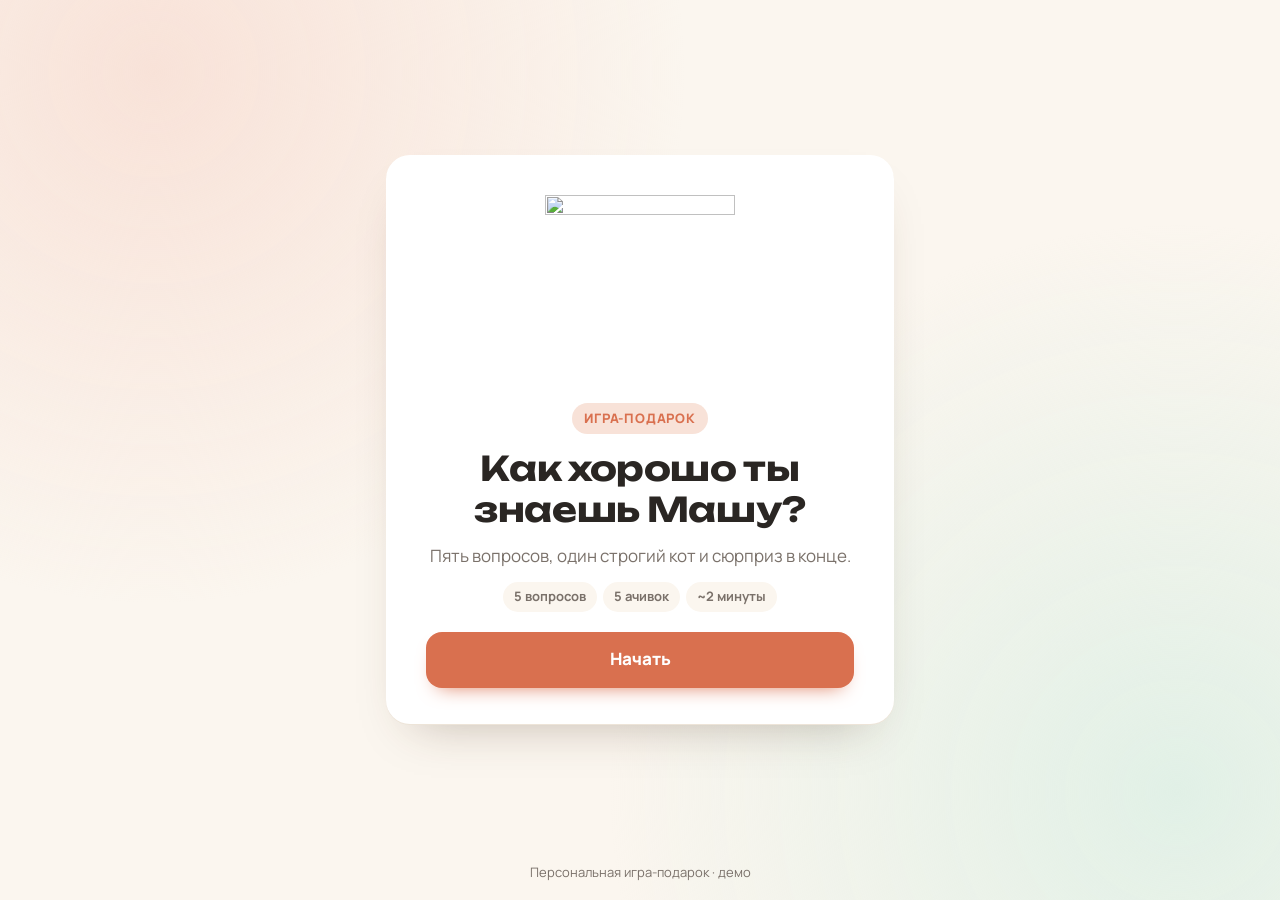
==== index.html @ b31c874d "Add files via upload" ====
<!doctype html>
<html lang="ru">
<head>
  <meta charset="utf-8">
  <meta name="viewport" content="width=device-width, initial-scale=1, viewport-fit=cover">
  <title>Игра-подарок</title>
  <meta name="description" content="Персональная мини-игра-подарок: пройди вопросы и получи поздравление.">
  <meta name="theme-color" content="#FBF6EF">
  <meta property="og:type" content="website">
  <meta property="og:title" content="Игра-подарок">
  <meta property="og:description" content="Пройди 5 вопросов и получи сюрприз в конце.">
  <link rel="icon" href="assets/favicon.svg" type="image/svg+xml">
  <link rel="apple-touch-icon" href="assets/favicon.svg">
  <link rel="preconnect" href="https://fonts.googleapis.com">
  <link rel="preconnect" href="https://fonts.gstatic.com" crossorigin>
  <link href="https://fonts.googleapis.com/css2?family=Manrope:wght@400;600;700;800&family=Unbounded:wght@500;700&display=swap" rel="stylesheet">
  <link rel="stylesheet" href="style.css">
</head>
<body>
  <main id="app" class="app" aria-live="polite">
    <noscript><p class="card">Для игры нужен включённый JavaScript.</p></noscript>
  </main>
  <footer class="footer" id="footer"></footer>

  <script src="config.js"></script>
  <script src="script.js"></script>
</body>
</html>
---- style.css ----
/* Значения по умолчанию; реальные цвета приходят из config.js → theme.colors */
:root {
  --bg: #FBF6EF;
  --surface: #FFFFFF;
  --ink: #2A2623;
  --muted: #7A716A;
  --line: #EDE4D8;
  --accent: #D9704F;
  --accent-ink: #FFFFFF;
  --accent-soft: #F8E2D8;
  --success: #4E8F6C;
  --success-soft: #E1F0E6;
  --error: #C4553F;
  --error-soft: #F9E1DB;
  --gold: #E3B04B;
  --gold-soft: rgba(227, 176, 75, .16);
  --gold-ink: #7A5A12;
  --bg-image: none;

  --radius: 24px;
  --radius-sm: 16px;
  --shadow: 0 1px 0 var(--line), 0 24px 48px -28px rgba(70, 45, 25, .35);
  --font-display: 'Unbounded', system-ui, sans-serif;
  --font-body: 'Manrope', system-ui, -apple-system, 'Segoe UI', Roboto, sans-serif;
  --ease: cubic-bezier(.2, .8, .2, 1);
  --bounce: cubic-bezier(.34, 1.56, .64, 1);
}

*, *::before, *::after { box-sizing: border-box; }

html { -webkit-text-size-adjust: 100%; }

body {
  margin: 0;
  min-height: 100vh;
  min-height: 100dvh;
  display: flex;
  flex-direction: column;
  align-items: center;
  background-color: var(--bg);
  color: var(--ink);
  font-family: var(--font-body);
  font-size: 17px;
  line-height: 1.5;
  -webkit-font-smoothing: antialiased;
}

/* Мягкий декоративный фон; заменяется картинкой из config.theme.backgroundImage */
body::before {
  content: '';
  position: fixed;
  inset: 0;
  z-index: -1;
  background:
    radial-gradient(circle at 12% 8%, var(--accent-soft) 0, transparent 38%),
    radial-gradient(circle at 92% 88%, var(--success-soft) 0, transparent 40%);
}
body.has-bg-image::before {
  background: var(--bg-image) center / cover no-repeat;
  opacity: .9;
}

.app {
  width: 100%;
  max-width: 480px;
  flex: 1;
  display: flex;
  flex-direction: column;
  justify-content: center;
  padding: max(20px, env(safe-area-inset-top)) 16px 16px;
}

.footer {
  padding: 8px 16px max(18px, env(safe-area-inset-bottom));
  font-size: 13px;
  color: var(--muted);
  text-align: center;
}

/* ---------- screens & transitions ---------- */

.card {
  background: var(--surface);
  border-radius: var(--radius);
  padding: 28px 22px;
  box-shadow: var(--shadow);
  animation: card-in .5s var(--ease) both;
}

.is-leaving { animation: leave .2s ease-in forwards; }

.stagger { display: flex; flex-direction: column; gap: 14px; }
.stagger > * {
  animation: rise .45s var(--ease) both;
  animation-delay: calc(var(--i, 0) * 70ms + 120ms);
}

@keyframes card-in {
  from { opacity: 0; transform: translateY(18px) scale(.98); }
}
@keyframes leave {
  to { opacity: 0; transform: translateY(-10px) scale(.985); }
}
@keyframes rise {
  from { opacity: 0; transform: translateY(10px); }
}
@keyframes pop {
  0% { transform: scale(1); }
  40% { transform: scale(1.035); }
  100% { transform: scale(1); }
}

.center { text-align: center; }

/* ---------- typography ---------- */

h1, h2, h3 {
  margin: 0;
  font-family: var(--font-display);
  font-weight: 700;
  line-height: 1.18;
  letter-spacing: -.01em;
}
h1 { font-size: clamp(26px, 7.4vw, 34px); }
h2 { font-size: clamp(21px, 5.8vw, 26px); }
h3 { font-size: 18px; }
h1:focus, h2:focus { outline: none; }

p { margin: 0; }
.lead { color: var(--muted); }
.text { display: grid; gap: 10px; }

.eyebrow {
  align-self: center;
  display: inline-block;
  padding: 6px 12px;
  border-radius: 999px;
  background: var(--accent-soft);
  color: var(--accent);
  font-size: 13px;
  font-weight: 800;
  letter-spacing: .06em;
  text-transform: uppercase;
}
.stagger:not(.center) > .eyebrow { align-self: flex-start; }

.hero {
  display: block;
  width: 190px;
  height: auto;
  margin: 0 auto 4px;
}

.meta-chips {
  display: flex;
  flex-wrap: wrap;
  justify-content: center;
  gap: 6px;
  margin: 0;
  padding: 0;
  list-style: none;
}
.meta-chips li {
  padding: 5px 11px;
  border-radius: 999px;
  background: var(--bg);
  color: var(--muted);
  font-size: 13px;
  font-weight: 700;
}

/* ---------- buttons ---------- */

.btn {
  display: flex;
  align-items: center;
  justify-content: center;
  width: 100%;
  min-height: 56px;
  margin-top: 6px;
  padding: 14px 22px;
  border: 0;
  border-radius: var(--radius-sm);
  background: var(--accent);
  color: var(--accent-ink);
  font: 800 17px/1.2 var(--font-body);
  cursor: pointer;
  -webkit-tap-highlight-color: transparent;
  box-shadow: 0 10px 20px -12px var(--accent);
  transition: transform .15s var(--ease), filter .2s;
}
.btn:active { transform: scale(.97); }
.btn:focus-visible,
.option:focus-visible,
.envelope:focus-visible { outline: 3px solid var(--ink); outline-offset: 3px; }

.btn--ghost {
  background: transparent;
  color: var(--ink);
  box-shadow: inset 0 0 0 2px var(--line);
}
.btn--small {
  width: auto;
  min-height: 48px;
  margin: 0;
  padding: 10px 16px;
  font-size: 15px;
  white-space: nowrap;
}

@media (hover: hover) {
  .btn:hover { filter: brightness(1.06); }
  .btn--ghost:hover { box-shadow: inset 0 0 0 2px var(--accent); filter: none; }
}

.actions { display: grid; gap: 10px; margin-top: 4px; }
.actions .btn { margin: 0; }

/* ---------- progress ---------- */

.progress { margin-bottom: 20px; }
.progress__meta {
  display: flex;
  justify-content: space-between;
  margin-bottom: 8px;
  font-size: 14px;
  font-weight: 700;
  color: var(--muted);
}
.progress__score { position: relative; color: var(--accent); }
.bar {
  height: 8px;
  border-radius: 999px;
  background: var(--line);
  overflow: hidden;
}
.bar__fill {
  height: 100%;
  border-radius: inherit;
  background: var(--accent);
  transition: width .6s var(--ease);
}
.progress--bonus .progress__meta span:first-child { color: var(--gold-ink); }
.progress--bonus .bar__fill { background: var(--gold); }

/* «+20» взлетает над счётом */
.plus {
  position: absolute;
  right: 0;
  top: -4px;
  color: var(--success);
  font-weight: 800;
  pointer-events: none;
  animation: plus-up .9s var(--ease) forwards;
}
@keyframes plus-up {
  from { opacity: 1; transform: translateY(0); }
  to { opacity: 0; transform: translateY(-22px); }
}

/* ---------- question ---------- */

.question {
  display: flex;
  flex-direction: column;
  gap: 10px;
  margin-bottom: 18px;
}
.question__emoji {
  display: grid;
  place-items: center;
  width: 52px;
  height: 52px;
  border-radius: 16px;
  background: var(--bg);
  font-size: 28px;
}
.question__note {
  margin: -8px 0 16px;
  color: var(--muted);
  font-size: 14px;
}

.options { gap: 10px; }

.option {
  display: flex;
  align-items: center;
  gap: 12px;
  width: 100%;
  min-height: 60px;
  padding: 12px 16px;
  border: 2px solid var(--line);
  border-radius: var(--radius-sm);
  background: var(--surface);
  color: var(--ink);
  font: 600 16px/1.35 var(--font-body);
  text-align: left;
  cursor: pointer;
  -webkit-tap-highlight-color: transparent;
  transition: border-color .2s, background-color .2s, opacity .25s, transform .15s var(--ease);
}
.option:active:not(:disabled) { transform: scale(.98); }
.option:disabled { cursor: default; }

.option__letter {
  flex: none;
  display: grid;
  place-items: center;
  width: 32px;
  height: 32px;
  border-radius: 50%;
  background: var(--bg);
  color: var(--muted);
  font-size: 14px;
  font-weight: 800;
  transition: background-color .2s, color .2s;
}

@media (hover: hover) {
  .option:hover:not(:disabled) { border-color: var(--accent); }
}

.option.is-right { border-color: var(--success); background: var(--success-soft); animation: pop .4s var(--ease); }
.option.is-right .option__letter { background: var(--success); color: #fff; }
.option.is-wrong { border-color: var(--error); background: var(--error-soft); animation: shake .35s; }
.option.is-wrong .option__letter { background: var(--error); color: #fff; }
.option.is-dim { opacity: .4; }

@keyframes shake {
  25% { transform: translateX(-4px); }
  75% { transform: translateX(4px); }
}

/* ---------- reaction after answer ---------- */

.feedback-slot { display: grid; gap: 10px; }
.feedback-slot:not(:empty) { margin-top: 18px; }
.feedback-slot > * {
  animation: rise .35s var(--ease) both;
  animation-delay: calc(var(--i, 0) * 110ms);
}
.feedback-slot .btn { margin: 0; }

.verdict {
  justify-self: start;
  display: inline-flex;
  align-items: center;
  gap: 8px;
  padding: 6px 14px;
  border-radius: 999px;
  font-weight: 800;
  font-size: 15px;
}
.verdict--right { background: var(--success-soft); color: var(--success); }
.verdict--wrong { background: var(--error-soft); color: var(--error); }
.streak {
  padding: 1px 8px;
  border-radius: 999px;
  background: var(--surface);
  font-size: 13px;
}

.bubble {
  display: flex;
  align-items: flex-start;
  gap: 10px;
}
.bubble__avatar {
  flex: none;
  display: grid;
  place-items: center;
  width: 40px;
  height: 40px;
  border-radius: 50%;
  background: var(--bg);
  font-size: 22px;
}
.bubble__body {
  display: grid;
  gap: 2px;
  padding: 10px 14px;
  border-radius: 4px 18px 18px 18px;
  background: var(--bg);
  font-size: 16px;
  line-height: 1.4;
}
.bubble__name {
  color: var(--accent);
  font-size: 13px;
  font-weight: 800;
}
.bubble--secret .bubble__avatar,
.bubble--secret .bubble__body {
  background: var(--gold-soft);
}
.bubble--secret .bubble__body { box-shadow: inset 0 0 0 1.5px var(--gold); }
.bubble--secret .bubble__name { color: var(--gold-ink); }
.bubble--secret .bubble__avatar { animation: wiggle 1.2s ease-in-out 2; }

.unlock {
  justify-self: center;
  padding: 8px 16px;
  border-radius: 999px;
  background: var(--gold-soft);
  color: var(--gold-ink);
  font-weight: 800;
  font-size: 15px;
  box-shadow: 0 0 0 0 var(--gold);
  animation: rise .35s var(--ease) both, glow 1.6s ease-out .4s 2;
}
@keyframes glow {
  0% { box-shadow: 0 0 0 0 rgba(227, 176, 75, .55); }
  100% { box-shadow: 0 0 0 14px rgba(227, 176, 75, 0); }
}
@keyframes wiggle {
  0%, 100% { transform: rotate(0); }
  25% { transform: rotate(-12deg); }
  75% { transform: rotate(12deg); }
}

/* ---------- counting pause ---------- */

.counting {
  display: grid;
  justify-items: center;
  gap: 14px;
  padding: 48px 0;
  text-align: center;
}
.counting__avatar {
  display: grid;
  place-items: center;
  width: 84px;
  height: 84px;
  border-radius: 50%;
  background: var(--accent-soft);
  font-size: 44px;
  animation: hop .7s ease-in-out infinite alternate;
}
.counting__text { font-weight: 700; }
.dots { display: flex; gap: 6px; }
.dots i {
  width: 8px;
  height: 8px;
  border-radius: 50%;
  background: var(--accent);
  animation: dot 1s ease-in-out infinite;
}
.dots i:nth-child(2) { animation-delay: .15s; }
.dots i:nth-child(3) { animation-delay: .3s; }
@keyframes hop { to { transform: translateY(-8px) rotate(-6deg); } }
@keyframes dot { 50% { opacity: .25; transform: scale(.7); } }

/* ---------- result card (под скриншот) ---------- */

/* Настроение карточки задаётся data-mood: legend / good / base */
.result-card {
  --rc-bg: var(--surface);
  --rc-ink: var(--ink);
  --rc-muted: var(--muted);
  --rc-accent: var(--accent);
  --rc-chip: var(--bg);
  --rc-line: var(--line);
  --rc-btn: var(--accent);
  --rc-btn-ink: var(--accent-ink);

  position: relative;
  overflow: hidden;
  display: grid;
  justify-items: center;
  gap: 10px;
  padding: 18px 20px 20px;
  border-radius: 28px;
  background: var(--rc-bg);
  color: var(--rc-ink);
  text-align: center;
  box-shadow: 0 30px 60px -30px rgba(40, 25, 15, .5);
}

.result-card[data-mood='legend'] {
  --rc-bg: radial-gradient(120% 70% at 50% 0%, rgba(227, 176, 75, .38), transparent 62%), var(--ink);
  --rc-ink: #FFF8EA;
  --rc-muted: rgba(255, 248, 234, .72);
  --rc-accent: var(--gold);
  --rc-chip: rgba(255, 255, 255, .1);
  --rc-line: rgba(255, 255, 255, .16);
  --rc-btn: var(--gold);
  --rc-btn-ink: var(--ink);
}
.result-card[data-mood='good'] {
  --rc-bg: radial-gradient(120% 70% at 50% 0%, rgba(255, 255, 255, .3), transparent 62%), var(--accent);
  --rc-ink: #FFFFFF;
  --rc-muted: rgba(255, 255, 255, .85);
  --rc-accent: #FFFFFF;
  --rc-chip: rgba(255, 255, 255, .2);
  --rc-line: rgba(255, 255, 255, .3);
  --rc-btn: #FFFFFF;
  --rc-btn-ink: var(--accent);
}
.result-card[data-mood='base'] {
  box-shadow: inset 0 0 0 2px var(--line), 0 30px 60px -34px rgba(40, 25, 15, .4);
}

/* Блик по легендарной карточке */
.result-card[data-mood='legend']::after {
  content: '';
  position: absolute;
  inset: 0;
  background: linear-gradient(110deg, transparent 35%, rgba(255, 236, 190, .22) 50%, transparent 65%);
  transform: translateX(-100%);
  animation: shine 3.6s ease-in-out 1s infinite;
  pointer-events: none;
}
@keyframes shine {
  0% { transform: translateX(-100%); }
  45%, 100% { transform: translateX(100%); }
}

.result-card__top {
  display: flex;
  justify-content: space-between;
  width: 100%;
  padding-bottom: 10px;
  border-bottom: 1.5px dashed var(--rc-line);
  color: var(--rc-muted);
  font-size: 12px;
  font-weight: 800;
  letter-spacing: .06em;
  text-transform: uppercase;
}

.medal {
  display: grid;
  place-items: center;
  width: 78px;
  height: 78px;
  margin-top: 6px;
  border-radius: 50%;
  background: var(--rc-chip);
  box-shadow: 0 0 0 3px var(--rc-accent), 0 0 0 9px var(--rc-chip);
  font-size: 40px;
  animation: medal-in .8s var(--bounce) .35s both;
}
@keyframes medal-in {
  from { opacity: 0; transform: scale(.3) rotate(-25deg); }
}

.result-card__label {
  margin-top: 6px;
  color: var(--rc-accent);
  font-size: 12px;
  font-weight: 800;
  letter-spacing: .1em;
  text-transform: uppercase;
}
.result-card__text { color: var(--rc-muted); font-size: 16px; }

.result-card__score {
  display: flex;
  align-items: baseline;
  gap: 6px;
  font-family: var(--font-display);
}
.score__value { font-size: 56px; font-weight: 700; line-height: 1; color: var(--rc-accent); }
.score__max { font-size: 18px; color: var(--rc-muted); }

.badges {
  display: flex;
  flex-wrap: wrap;
  justify-content: center;
  gap: 6px;
  margin: 0;
  padding: 0;
  list-style: none;
}
.badge {
  display: inline-flex;
  align-items: center;
  gap: 6px;
  padding: 6px 12px;
  border-radius: 999px;
  background: var(--rc-chip);
  font-size: 14px;
  font-weight: 800;
  animation: badge-in .45s var(--bounce) both;
}
.badge:nth-child(1) { animation-delay: .9s; }
.badge:nth-child(2) { animation-delay: 1s; }
.badge:nth-child(3) { animation-delay: 1.1s; }
.badge:nth-child(4) { animation-delay: 1.2s; }
.badge:nth-child(5) { animation-delay: 1.3s; }
.badge--empty { color: var(--rc-muted); font-weight: 600; }
@keyframes badge-in {
  from { opacity: 0; transform: scale(.6); }
}

.result-card__actions {
  display: grid;
  grid-template-columns: 1.4fr 1fr;
  gap: 8px;
  width: 100%;
  margin-top: 8px;
}
.result-card__actions .btn {
  min-height: 52px;
  margin: 0;
  padding: 12px 8px;
  font-size: 15px;
  white-space: nowrap;
}
.btn--card { background: var(--rc-btn); color: var(--rc-btn-ink); box-shadow: none; }
.btn--card-ghost { background: transparent; color: var(--rc-ink); box-shadow: inset 0 0 0 2px var(--rc-line); }

/* ---------- letter & collection ---------- */

.panel {
  padding: 22px 20px;
  border-radius: var(--radius);
  background: var(--surface);
  box-shadow: var(--shadow);
}

.envelope {
  display: flex;
  align-items: center;
  gap: 14px;
  width: 100%;
  padding: 18px 20px;
  border: 2px dashed var(--accent);
  border-radius: var(--radius);
  background: var(--surface);
  color: var(--ink);
  font: inherit;
  text-align: left;
  cursor: pointer;
  -webkit-tap-highlight-color: transparent;
  transition: transform .15s var(--ease);
}
.envelope:active { transform: scale(.98); }
.envelope b { display: block; font-size: 17px; }
.envelope small { color: var(--muted); font-size: 14px; }
.envelope__icon {
  font-size: 34px;
  animation: wiggle 1.4s ease-in-out 1.6s infinite;
}

.letter {
  display: grid;
  gap: 10px;
  animation: unfold .5s var(--ease) both;
  transform-origin: top center;
}
.letter h3 { color: var(--accent); }
.letter__sign { font-weight: 800; }
.letter__ps {
  padding-top: 10px;
  border-top: 1.5px dashed var(--line);
  color: var(--gold-ink);
  font-size: 15px;
  font-style: italic;
}
@keyframes unfold {
  from { opacity: 0; transform: scaleY(.9) translateY(-6px); }
}

.collection { display: grid; gap: 12px; }
.collection h3 { font-size: 16px; }
.collection ul { display: grid; gap: 10px; margin: 0; padding: 0; list-style: none; }
.locked { display: flex; align-items: center; gap: 12px; }
.locked__icon {
  flex: none;
  display: grid;
  place-items: center;
  width: 40px;
  height: 40px;
  border-radius: 12px;
  background: var(--bg);
  color: var(--muted);
  font-size: 20px;
  font-weight: 800;
  filter: grayscale(1);
  opacity: .6;
}
.locked b { display: block; font-size: 15px; }
.locked small { color: var(--muted); font-size: 14px; }
.collection__hint,
.collection__done { color: var(--muted); font-size: 14px; }
.collection__done { color: var(--ink); font-weight: 700; text-align: center; }

/* ---------- share ---------- */

.qr {
  display: grid;
  place-items: center;
  width: 180px;
  aspect-ratio: 1;
  margin: 4px auto;
  padding: 16px;
  border: 2px dashed var(--line);
  border-radius: 20px;
  color: var(--muted);
  font-size: 14px;
  font-weight: 600;
}
.qr img { width: 100%; height: auto; }

.link-row { display: flex; gap: 8px; }
.link-input {
  flex: 1;
  min-width: 0;
  min-height: 48px;
  padding: 10px 14px;
  border: 2px solid var(--line);
  border-radius: var(--radius-sm);
  background: var(--bg);
  color: var(--ink);
  font: 600 14px var(--font-body);
}

/* ---------- celebrations ---------- */

.confetti,
.floaters {
  position: fixed;
  inset: 0;
  z-index: 10;
  overflow: hidden;
  pointer-events: none;
}
.confetti i {
  position: absolute;
  top: -16px;
  width: 8px;
  height: 14px;
  border-radius: 2px;
  animation: fall linear forwards;
}
@keyframes fall {
  to { transform: translate(var(--drift, 0), 110vh) rotate(720deg); }
}

.floaters span {
  position: absolute;
  bottom: -40px;
  opacity: 0;
  animation: float-up 3.2s ease-out forwards;
}
@keyframes float-up {
  15% { opacity: 1; }
  100% { opacity: 0; transform: translateY(-65vh) rotate(18deg); }
}

/* ---------- desktop ---------- */

@media (min-width: 768px) {
  .app { max-width: 540px; padding-top: 40px; }
  .card { padding: 40px 40px 36px; }
  .actions { grid-auto-flow: column; grid-auto-columns: 1fr; }
  .result-card { padding: 22px 32px 28px; }
}

@media (prefers-reduced-motion: reduce) {
  *, *::before, *::after {
    animation-duration: .01ms !important;
    animation-delay: 0s !important;
    animation-iteration-count: 1 !important;
    transition-duration: .01ms !important;
    scroll-behavior: auto !important;
  }
  .result-card[data-mood='legend']::after { display: none; }
}
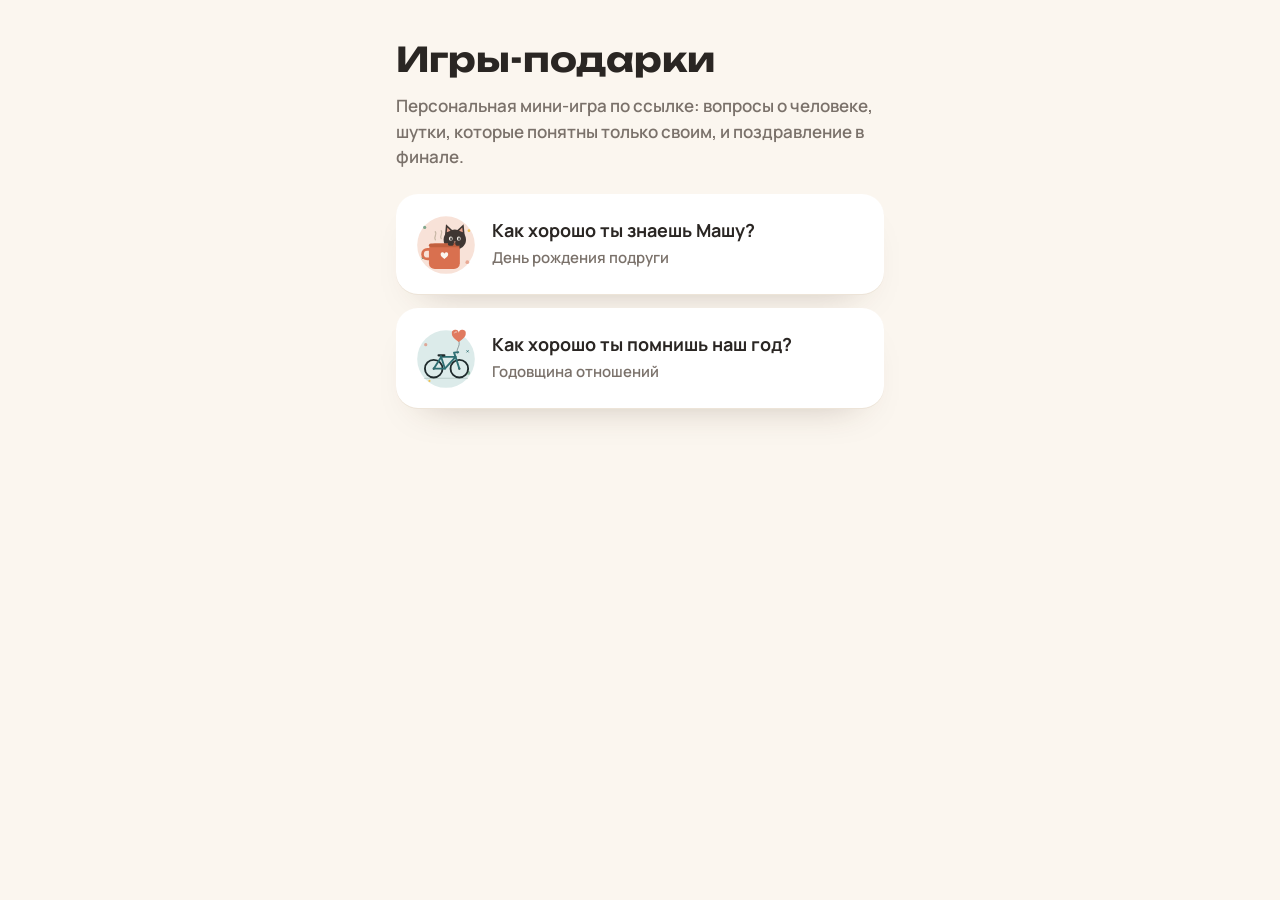
==== commit 40361d11: "Разложить игры по папкам: masha/, anniversary/ и стартовая страница Co-Authored-By: Claude Opus 5.5 " ====
--- a/index.html
+++ b/index.html
@@ -2,27 +2,50 @@
 <html lang="ru">
 <head>
   <meta charset="utf-8">
-  <meta name="viewport" content="width=device-width, initial-scale=1, viewport-fit=cover">
-  <title>Игра-подарок</title>
-  <meta name="description" content="Персональная мини-игра-подарок: пройди вопросы и получи поздравление.">
-  <meta name="theme-color" content="#FBF6EF">
-  <meta property="og:type" content="website">
-  <meta property="og:title" content="Игра-подарок">
-  <meta property="og:description" content="Пройди 5 вопросов и получи сюрприз в конце.">
-  <link rel="icon" href="assets/favicon.svg" type="image/svg+xml">
-  <link rel="apple-touch-icon" href="assets/favicon.svg">
+  <meta name="viewport" content="width=device-width, initial-scale=1">
+  <title>Игры-подарки — примеры</title>
+  <meta name="description" content="Персональные мини-игры в подарок: открываются по ссылке на телефоне.">
+  <link rel="icon" href="masha/assets/favicon.svg" type="image/svg+xml">
   <link rel="preconnect" href="https://fonts.googleapis.com">
   <link rel="preconnect" href="https://fonts.gstatic.com" crossorigin>
-  <link href="https://fonts.googleapis.com/css2?family=Manrope:wght@400;600;700;800&family=Unbounded:wght@500;700&display=swap" rel="stylesheet">
-  <link rel="stylesheet" href="style.css">
+  <link href="https://fonts.googleapis.com/css2?family=Manrope:wght@600;800&family=Unbounded:wght@700&display=swap" rel="stylesheet">
+  <style>
+    :root { --bg: #FBF6EF; --surface: #FFFFFF; --ink: #2A2623; --muted: #7A716A; --line: #EDE4D8; }
+    * { box-sizing: border-box; }
+    body {
+      margin: 0; min-height: 100vh; background: var(--bg); color: var(--ink);
+      font: 600 17px/1.5 'Manrope', system-ui, sans-serif;
+      display: flex; justify-content: center;
+    }
+    main { width: 100%; max-width: 520px; padding: 40px 16px; display: grid; gap: 14px; align-content: start; }
+    h1 { margin: 0; font: 700 clamp(26px, 7vw, 34px)/1.15 'Unbounded', system-ui, sans-serif; }
+    p { margin: 0 0 10px; color: var(--muted); }
+    a.game {
+      display: flex; align-items: center; gap: 14px; padding: 18px;
+      background: var(--surface); border-radius: 22px; color: inherit; text-decoration: none;
+      box-shadow: 0 1px 0 var(--line), 0 20px 40px -28px rgba(70, 45, 25, .35);
+      transition: transform .15s;
+    }
+    a.game:active { transform: scale(.98); }
+    a.game img { width: 64px; height: 64px; flex: none; }
+    a.game b { display: block; font-size: 18px; }
+    a.game small { color: var(--muted); font-size: 15px; }
+  </style>
 </head>
 <body>
-  <main id="app" class="app" aria-live="polite">
-    <noscript><p class="card">Для игры нужен включённый JavaScript.</p></noscript>
+  <main>
+    <h1>Игры-подарки</h1>
+    <p>Персональная мини-игра по ссылке: вопросы о человеке, шутки, которые понятны только своим, и поздравление в финале.</p>
+
+    <a class="game" href="masha/">
+      <img src="masha/assets/hero.svg" alt="">
+      <span><b>Как хорошо ты знаешь Машу?</b><small>День рождения подруги</small></span>
+    </a>
+
+    <a class="game" href="anniversary/">
+      <img src="anniversary/assets/hero.svg" alt="">
+      <span><b>Как хорошо ты помнишь наш год?</b><small>Годовщина отношений</small></span>
+    </a>
   </main>
-  <footer class="footer" id="footer"></footer>
-
-  <script src="config.js"></script>
-  <script src="script.js"></script>
 </body>
 </html>
